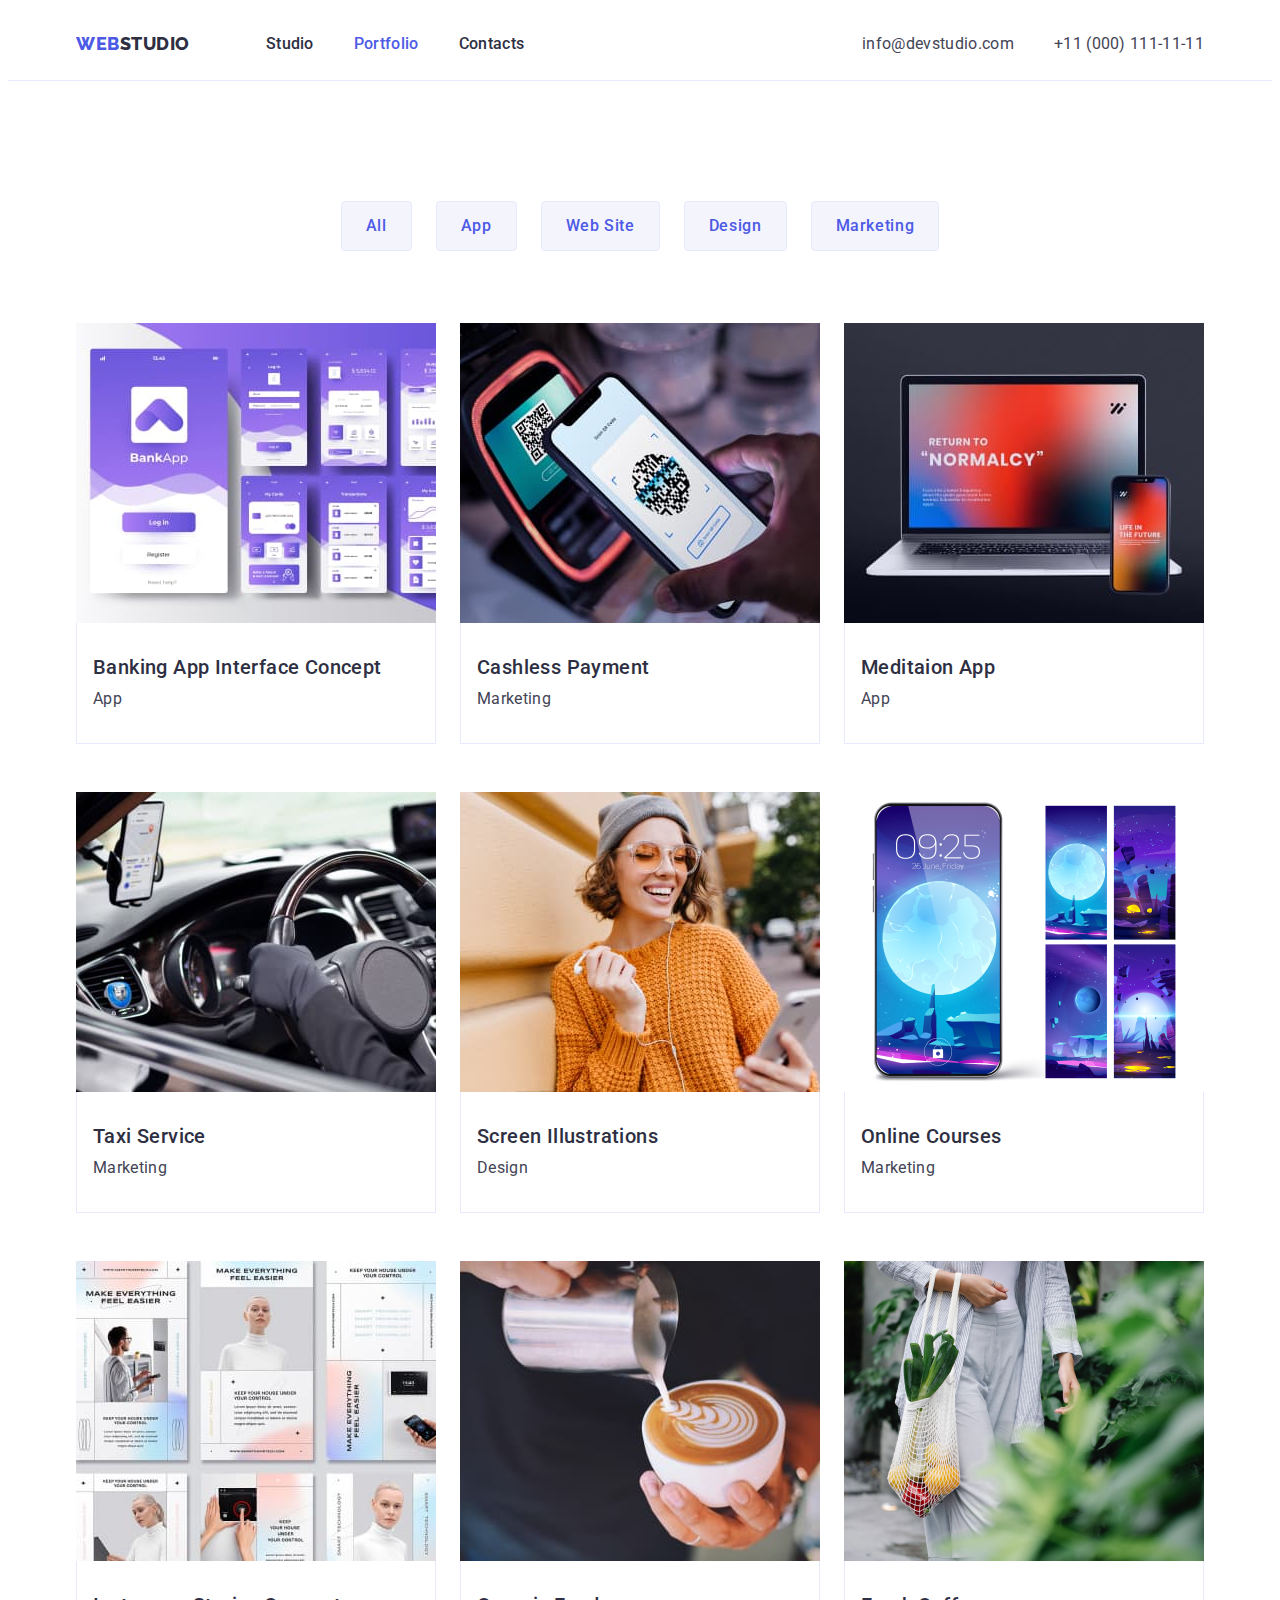
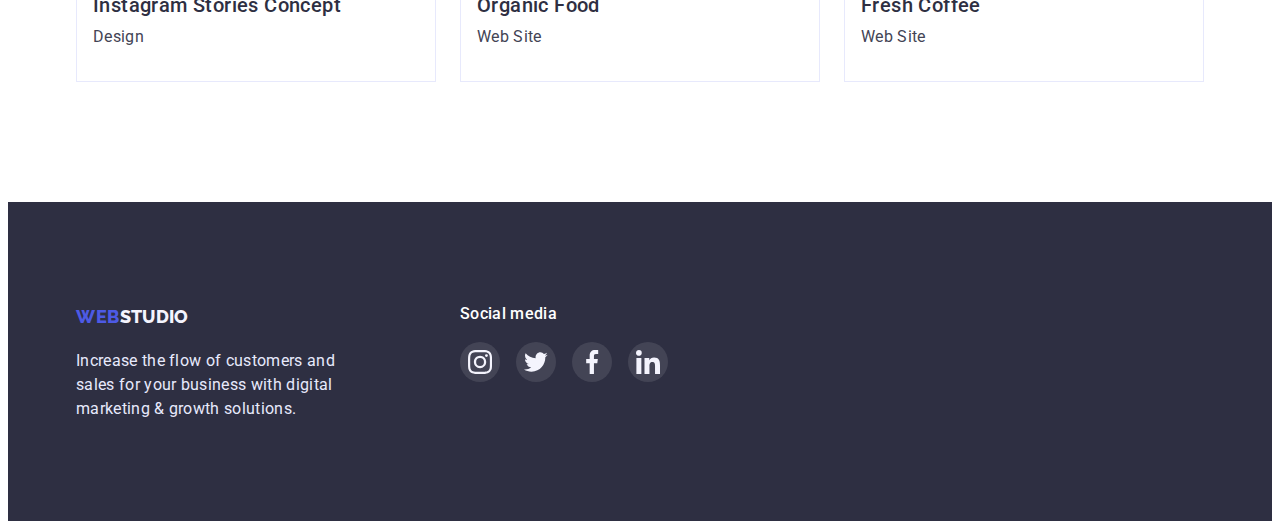
==== portfolio.html @ f727f0c1 "Initial commit" ====
<!DOCTYPE html>
<html lang="en">
	<head>
		<meta charset="UTF-8" />
		<meta http-equiv="X-UA-Compatible" content="IE=edge" />
		<meta name="viewport" content="width=device-width, initial-scale=1.0" />
		<link
			rel="stylesheet"
			href="https://cdnjs.cloudflare.com/ajax/libs/modern-normalize/1.1.0/modern-normalize.min.css"
			integrity="sha512-wpPYUAdjBVSE4KJnH1VR1HeZfpl1ub8YT/NKx4PuQ5NmX2tKuGu6U/JRp5y+Y8XG2tV+wKQpNHVUX03MfMFn9Q=="
			crossorigin="anonymous"
			referrerpolicy="no-referrer"
		/>
		<link
			href="https://fonts.googleapis.com/css2?family=Raleway:wght@800&family=Roboto:wght@400;500;700;900&display=swap"
			rel="stylesheet"
		/>
		<title>WebStudio</title>
		<link rel="stylesheet" href="./css/styles.css" />
	</head>
	<body>
		<!-- contacts -->
		<header>
			<div class="container header">
				<nav class="main-nav">
					<a href="./index.html" class="logo-next"><span class="logo">Web</span>Studio</a>
					<ul class="site-nav">
						<li class="item"><a href="./index.html" class="header-link">Studio</a></li>
						<li class="item"><a href="" class="header-link current">Portfolio</a></li>
						<li class="item"><a href="" class="header-link">Contacts</a></li>
					</ul>
				</nav>
				<address class="address">
					<ul class="auth-nav">
						<li class="item"><a href="mailto:info@devstudio.com" class="auth-nav-link">info@devstudio.com</a></li>
						<li class="item"><a href="tel:+110001111111" class="auth-nav-link">+11 (000) 111-11-11</a></li>
					</ul>
				</address>
			
		</header>
		<main>
			<section class="section">
				<div class="container">
					<h1 class="visually-hidden">Information</h1>
					<ul class="button-list">
						<li class="item"><button type="button" class="content-btn">All</button></li>
						<li class="item"><button type="button" class="content-btn">App</button></li>
						<li class="item"><button type="button" class="content-btn">Web Site</button></li>
						<li class="item"><button type="button" class="content-btn">Design</button></li>
						<li class="item"><button type="button" class="content-btn">Marketing</button></li>
					</ul>
					<h2 class="visually-hidden">Company results</h2>
					<ul class="content-items">
						<li class="list">
							<a href="" class="future-card">
							<img src="./images/img.jpg" width="360" alt="Banking App Interface Concept" />
							<div class="content-card">
								<h3 class="future-item">Banking App Interface Concept</h3>
								<p class="future-text">App</p>
								</div>
							</a>
						</li>
						<li class="list">
							<a href="" class="future-card">
							<img src="./images/img1.jpg" width="360" alt="Cashless Payment" />
							<div class="content-card">
								<h3 class="future-item">Cashless Payment</h3>
								<p class="future-text">Marketing</p>
							</div>
							</a>
						</li>
						<li class="list">
							<a href="" class="future-card">
							<img src="./images/img2.jpg" width="360" alt="Meditaion App" />
							<div class="content-card">
								<h3 class="future-item">Meditaion App</h3>
								<p class="future-text">App</p>
							</div>
							</a>
						</li>
						<li class="list">
							<a href="" class="future-card">
							<img src="./images/img3.jpg" width="360" alt="Taxi Service" />
							<div class="content-card">
								<h3 class="future-item">Taxi Service</h3>
								<p class="future-text">Marketing</p>
							</div>
							</a>
						</li>
						<li class="list">
							<a href="" class="future-card">
							<img src="./images/img4.jpg" width="360" alt="Screen Illustrations" />
							<div class="content-card">
								<h3 class="future-item">Screen Illustrations</h3>
								<p class="future-text">Design</p>
							</div>
							</a>
						</li>
						<li class="list">
							<a href="" class="future-card">
							<img src="./images/img5.jpg" width="360" alt="Online Courses" />
							<div class="content-card">
								<h3 class="future-item">Online Courses</h3>
								<p class="future-text">Marketing</p>
							</div>
							</a>
						</li>
						<li class="list">
							<a href="" class="future-card">
							<img src="./images/img6.jpg" width="360" alt="Instagram Stories Concept" />
							<div class="content-card">
								<h3 class="future-item">Instagram Stories Concept</h3>
								<p class="future-text">Design</p>
							</div>
							</a>
						</li>
						<li class="list">
							<a href="" class="future-card">
							<img src="./images/img7.jpg" width="360" alt="Organic Food" />
							<div class="content-card">
								<h3 class="future-item">Organic Food</h3>
								<p class="future-text">Web Site</p>
							</div>
							</a>
						</li>
						<li class="list">
							<a href="" class="future-card">
							<img src="./images/img8.jpg" width="360" alt="Fresh Coffee" />
							<div class="content-card">
								<h3 class="future-item">Fresh Coffee</h3>
								<p class="future-text">Web Site</p>
							</div>
							</a>
						</li>
					</ul>
				</div>
			</section>
		</main>
		<!-- basement -->
		<footer class="footer-last portfolio">
			<div class="container footer-contein">
				<div>
					<a href="./index.html" class="logo-bottom"><span class="logo">Web</span>Studio</a>
					<p class="subtitle">
						Increase the flow of customers and sales for your business with digital marketing & growth solutions.
					</p>
				</div>
				<div class="content-footer">
					<p class="content-footer-name">Social media</p>
					<ul class="content-footer-item">
						<li>
							<a href="" class="content-footer-link">
								<svg class="content-footer-list">
									<use href="./images/symbol.svg#icon-instagram"></use>
								</svg>
							</a>
						</li>
						<li>
							<a href="" class="content-footer-link">
								<svg class="content-footer-list">
									<use href="./images/symbol.svg#icon-vector"></use>
								</svg>
							</a>
						</li>
						<li>
							<a href="" class="content-footer-link">
								<svg class="content-footer-list">
									<use href="./images/symbol.svg#icon-facebook"></use>
								</svg>
							</a>
						</li>
						<li>
							<a href="" class="content-footer-link">
								<svg class="content-footer-list">
									<use href="./images/symbol.svg#icon-linkedin"></use>
								</svg>
							</a>
						</li>
					</ul>
				</div>
			</div>
		</footer>
	</body>
</html>
---- css/styles.css ----
:root {
    --primary-brand: #4D5AE5;
    --pressed-state: #404BBF;
    --dark: #2E2F42;
    --success: #31D0AA;
    --text: #434455;
    --subtle-text: #8E8F99;
    --accent: #E7E9FC;
    --light: #F4F4FD;
    --modal-overlay: #2E2F42;
    --hero-background: #2E2F42;
    --white-color: #FFFFFF;
}

html {
    box-sizing: border-box;
}

*,
*::before,
*::after {
    box-sizing: inherit;
}

.visually-hidden {
    position: absolute;
    width: 1px;
    height: 1px;
    margin: -1px;
    border: 0;
    padding: 0;
    white-space: nowrap;
    clip-path: inset(100%);
    clip: rect(0 0 0 0);
    overflow: hidden;
}

body {
    font-family: 'Roboto', sans-serif;
    color: var(--text);
    background-color: var(--white-color);
    font-size: 16px;
    letter-spacing: 0.02em;
}

h1,
h2,
h3,
h4,
h5,
h6,
p {
    margin: 0;
}

img {
    display: block;
    max-width: 100%;
    height: auto;
}

address {
    font-style: normal;
}

button {
    display: block;
    cursor: pointer;
    border: none;
    border-radius: 4px;
}

ul {
    list-style: none;
    margin: 0;
    padding: 0;
}

a {
    text-decoration: none;
}

.container {
    width: 1158px;
    padding: 0 15px;
    margin: 0 auto;
}

.section {
    padding-top: 120px;
    padding-bottom: 120px;
}

/* ---Header---*/
.header {
    display: flex;
}

.header-link {
    color: var(--dark);
    text-decoration: none;
    font-weight: 500;
    font-size: 16px;
    line-height: 1.5;
    letter-spacing: 0.02em;
}

.header-link:hover,
.header-link:focus {
    color: var(--pressed-state);
    text-decoration: none;
}

.current {
    color: var(--primary-brand);
}

.main-nav {
    display: flex;
    align-items: center;
}

.logo {
    color: var(--primary-brand);
    font-family: 'Raleway';
    font-weight: 800;
    font-size: 18px;
    line-height: 1.3;
    text-decoration: none;
    letter-spacing: 0.03em;
    text-transform: uppercase;
}

.logo-next {
    color: var(--modal-overlay);
    font-family: 'Raleway';
    font-weight: 800;
    font-size: 18px;
    line-height: 1.3;
    text-decoration: none;
    letter-spacing: 0.03em;
    text-transform: uppercase;
}

.site-nav {
    display: flex;
    font-weight: 500;
    font-size: 16px;
    line-height: 1.5;
    padding-top: 24px;
    padding-bottom: 24px;
    margin-left: 76px;
}

.site-nav .item:not(:last-child) {
    margin-right: 40px;
}

.auth-nav {
    display: flex;
    padding-top: 24px;
    padding-bottom: 24px;
}

.address {
    margin-left: auto;

}

.auth-nav .item:not(:last-child) {
    margin-right: 40px;
}

.auth-nav-link {
    font-style: normal;
    font-size: 16px;
    line-height: 1.5;
    letter-spacing: 0.02em;
    color: var(--text);
    text-decoration: none;
    cursor: pointer;
}

.auth-nav-link:hover,
.auth-nav-link:focus {
    color: var(--pressed-state);
}

/* ------------main----------- */
.box-order {
    text-align: center;
}

.button-main {
    font-family: 'Roboto';
    font-weight: 500;
    font-size: 16px;
    line-height: 1.5;
    color: var(--white-color);
    background: var(--primary-brand);
    cursor: pointer;
    letter-spacing: 0.04em;
    padding: 16px 32px;
    display: inline-block;
    text-align: center;
    box-shadow: 0px 3px 1px rgba(0, 0, 0, 0.1), 0px 2px 1px rgba(0, 0, 0, 0.08), 0px 2px 2px rgba(0, 0, 0, 0.12);

}

.button-main:hover,
.button-main:focus {
    background-color: var(--pressed-state);
}

.logo-bottom {
    font-family: 'Raleway';
    font-weight: 800;
    font-size: 18px;
    line-height: 1.7;
    color: var(--light);
    text-decoration: none;
    text-transform: uppercase;
}

.box-order {
    background-image: linear-gradient(to right,
            rgba(46, 47, 66, 0.7),
            rgba(46, 47, 66, 0.7)),
        url(../images/people-office.jpg);
    background-repeat: no-repeat;
    background-position: center;
    background-size: cover;
    max-width: 1440px;
    height: 600px;
    margin: 0 auto;

}

.box-order {
    padding: 188px 0;
}

.slogan {
    font-weight: 700;
    font-size: 56px;
    line-height: 1.07;
    color: var(--white-color);
    letter-spacing: 0.02em;
    width: 496px;
    margin: 0 auto;
    margin-bottom: 48px;
}


/* -----section skils------ */
.contein {
    display: flex;
    justify-content: center;
    align-items: center;
    height: 112px;
    background-color: var(--light);
    border-radius: 4px;
    margin-bottom: 8px;
}

.contein-list {
    width: 64px;
    height: 64px;
}

.future {
    display: flex;
}

.future>.list:not(:last-child) {
    margin-right: 24px;
}

.future-item {
    font-weight: 500;
    font-size: 20px;
    line-height: 1.2;
    color: var(--modal-overlay);
    letter-spacing: 0.02em;
    margin-top: 8px;
}

.future-text {
    font-size: 16px;
    line-height: 1.5;
    color: var(--text);
    letter-spacing: 0.02em;
    width: 264px;
}

/* -------section what are we doing-------- */

.title-item {
    font-weight: 700;
    font-size: 36px;
    line-height: 1.11;
    color: var(--modal-overlay);
    text-align: center;
    letter-spacing: 0.02em;
    margin-bottom: 72px;

}

.rezult {
    padding-bottom: 120px;
}

.future-rezult {
    display: flex;
}

.future-rezult>.list:not(:last-child) {
    margin-right: 24px;
}

/* --------section Our team-------- */
.content-title {
    background-color: var(--light);

}

.future-team {
    display: flex;
}

.future-team>.list:not(:last-child) {
    margin-right: 24px;

}

.future-team>.list {
    background-color: var(--white-color);
    box-shadow: 0px 1px 6px rgba(46, 47, 66, 0.08), 0px 1px 1px rgba(46, 47, 66, 0.16), 0px 2px 1px rgba(46, 47, 66, 0.08);
    border-radius: 0px 0px 4px 4px;
}

.about-team {
    text-align: center;
    padding: 32px 0;
}

.future-education {
    margin-top: 8px;
    margin-bottom: 8px;
}

.content-find {
    display: flex;
    justify-content: center;
    align-items: center;
    gap: 24px;
}

.content-link {
    display: flex;
    justify-content: center;
    align-items: center;
    Width: 40px;
    Height: 40px;
    background-color: var(--primary-brand);
    border-radius: 50%;
}

.content-link:hover,
.content-link:focus {
    background-color: var(--pressed-state);
}

.content-item {
    width: 16px;
    height: 16px;
}

/* /* ------Customers---------- */

.clients-item {
    font-weight: 700;
    font-size: 36px;
    line-height: 1.11;
    color: var(--modal-overlay);
    text-align: center;
    letter-spacing: 0.02em;

}

.clients-choice {
    display: flex;
    justify-content: center;
    margin-top: 72px;
}

.clients-choice>.list:not(:last-child) {
    margin-right: 24px;
}

.clients {
    display: flex;
    justify-content: center;
    align-items: center;
    border: 1px solid currentColor;
    color: #8E8F99;
    border-radius: 4px;
    height: 88px;
    width: 168px;

}

.clients-list {
    width: 104px;
    height: 56px;
    fill: currentColor;

}

.clients:hover,
.clients:focus {
    color: var(--pressed-state);
}

/* -------------footer----------- */
.subtitle {
    font-size: 16px;
    line-height: 1.5;
    color: var(--accent);
    letter-spacing: 0.02em;
    width: 264px;
    margin-top: 16px;
}

.footer-main {
    padding: 100px 0;
    background: var(--dark);
}

/* ------content footer------------ */

.footer-contein {
    display: flex;
}

.content-footer {
    margin-left: 120px;
}

.content-footer-item {
    display: flex;
    gap: 16px;
}

.content-footer-link {
    display: flex;
    justify-content: center;
    align-items: center;
    Width: 40px;
    Height: 40px;
    background-color: rgba(255, 255, 255, 0.1);
    border-radius: 50%;
}

.content-footer-name {
    font-family: 'Roboto';
    font-weight: 500;
    font-size: 16px;
    line-height: 1.5;
    letter-spacing: 0.02em;
    margin-bottom: 16px;
    color: var(--white-color)
}

.content-footer-list {
    width: 24px;
    height: 24px;
}

.content-footer-link:hover,
.content-footer-link:focus {
    background: #31D0AA;
}

/* -------Portfolio_______ */

header {
    border-bottom: 1px solid #E7E9FC;
    border-top: 0;
}

.content-btn {
    font-family: 'Roboto';
    font-weight: 500;
    font-size: 16px;
    line-height: 1.5;
    letter-spacing: 0.04em;
    color: var(--primary-brand);
    background: var(--light);
    padding: 12px 24px;
    display: inline-block;
    text-align: center;
    border: 1px solid #E7E9FC;
}

.content-btn:hover,
.content-btn:focus {
    background-color: var(--pressed-state);
    color: var(--white-color);
    cursor: pointer;
    box-shadow: 0px 3px 1px rgba(0, 0, 0, 0.1), 0px 2px 1px rgba(0, 0, 0, 0.08), 0px 2px 2px rgba(0, 0, 0, 0.12);

}


.button-list {
    display: flex;
    justify-content: center;
}

.button-list>.item:not(:last-child) {
    margin-right: 24px;
}

.content-items {
    display: flex;
    flex-wrap: wrap;
    margin-top: 72px;
    margin-left: -24px;

}

.content-items>.list:nth-child(-n + 3) {
    margin-top: 0;
}

.content-items>.list {
    flex-basis: calc(100% / 3-24px);
    margin-left: 24px;
    margin-top: 48px;
}

.future-text {
    margin-top: 8px;
}

.future-item {
    margin-top: 0;
}

.content-card {
    padding: 32px 16px;
    background: #FFFFFF;
    border: 1px solid #E7E9FC;
    border-top: 0;
}

.footer-last {
    padding: 100px 0;
    background: var(--modal-overlay);
}

.future-card {
    display: block;
}

.future-card:hover,
.future-card:focus {
    box-shadow: 0px 1px 6px rgba(46, 47, 66, 0.08), 0px 1px 1px rgba(46, 47, 66, 0.16), 0px 2px 1px rgba(46, 47, 66, 0.08);
}
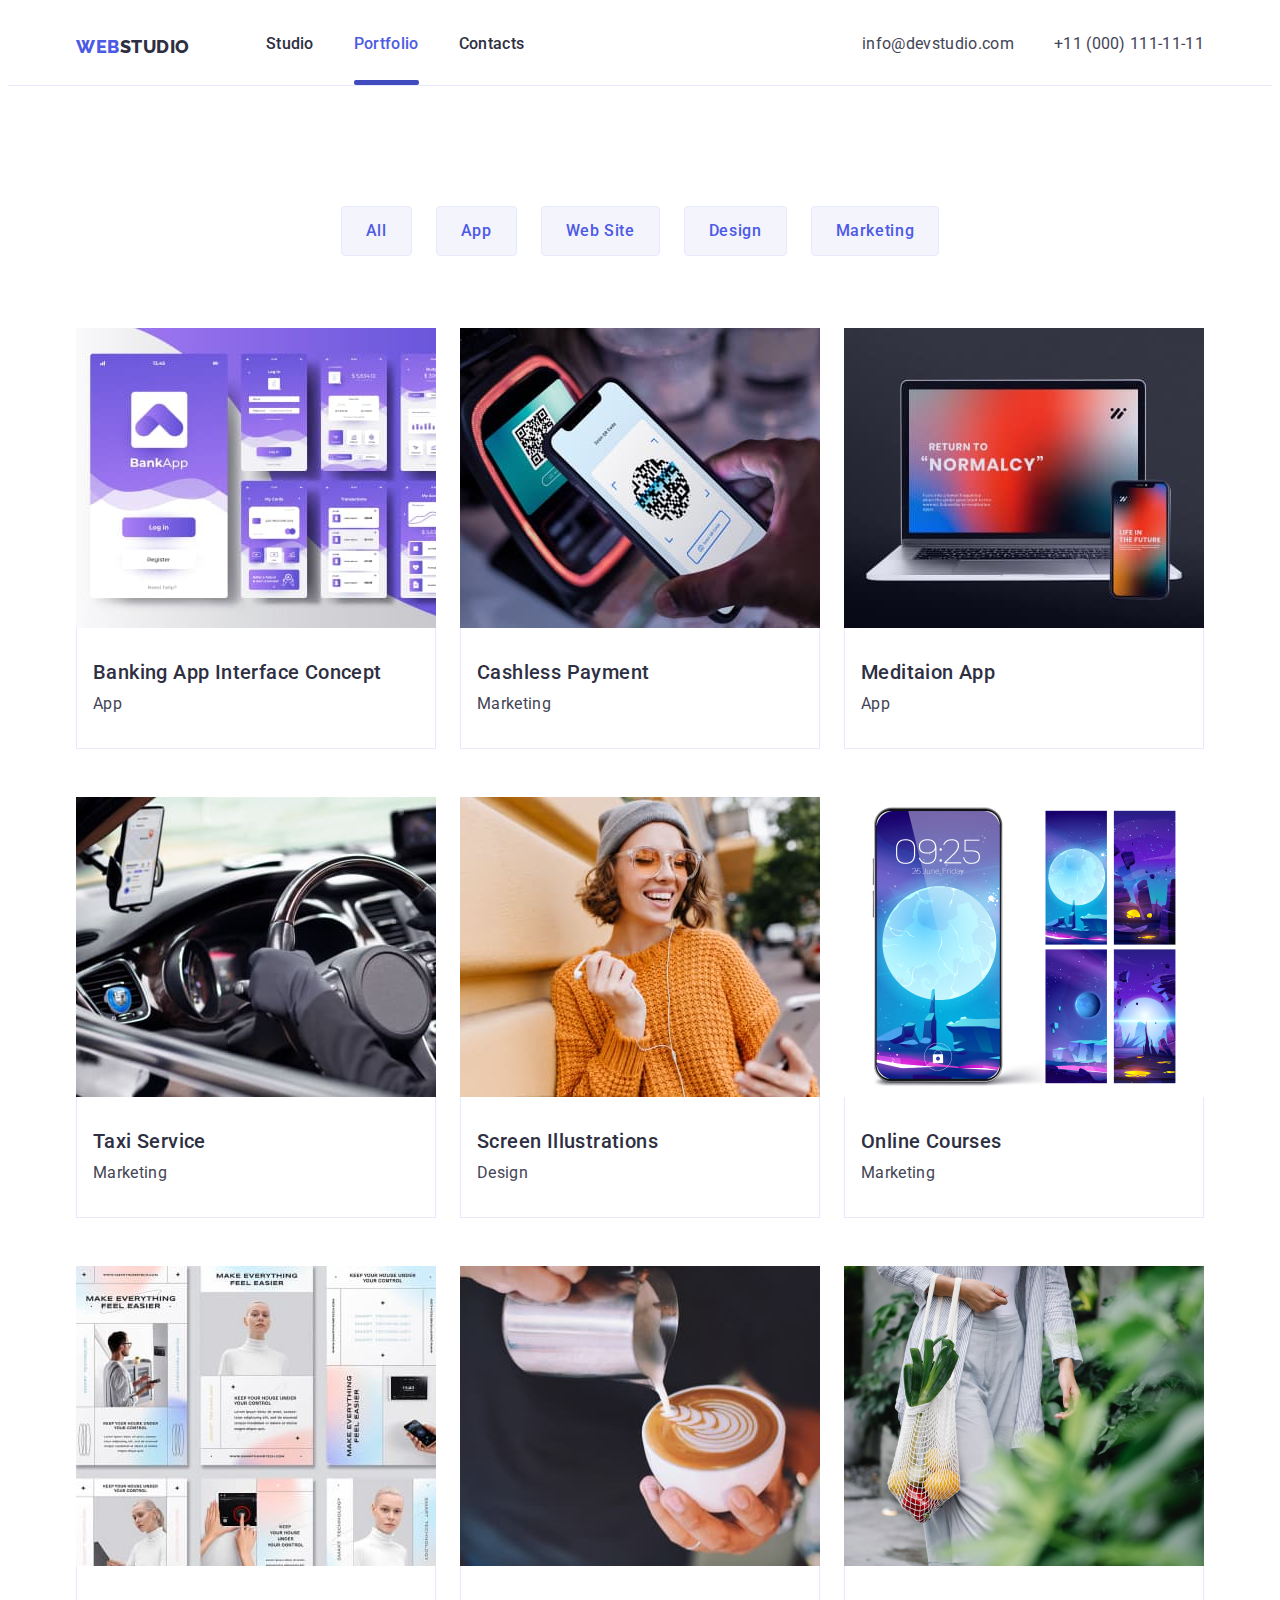
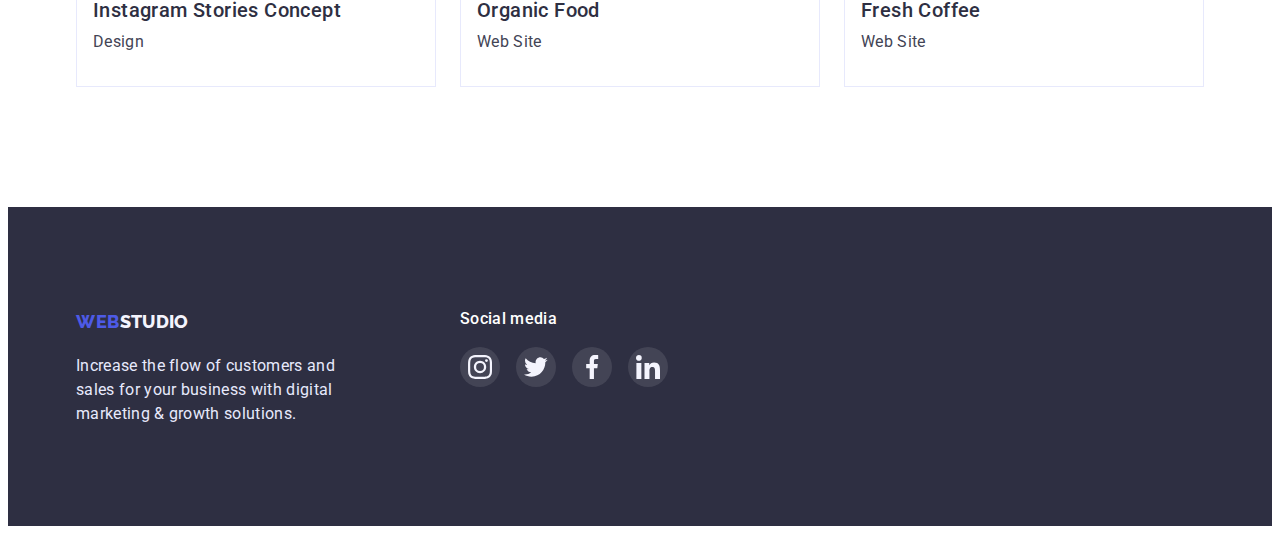
==== commit 6d03e75f: "home work 5" ====
--- a/portfolio.html
+++ b/portfolio.html
@@ -52,7 +52,7 @@
 					<h2 class="visually-hidden">Company results</h2>
 					<ul class="content-items">
 						<li class="list">
-							<a href="" class="future-card">
+							<a href="" class="future-card">	
 							<img src="./images/img.jpg" width="360" alt="Banking App Interface Concept" />
 							<div class="content-card">
 								<h3 class="future-item">Banking App Interface Concept</h3>
--- a/css/styles.css
+++ b/css/styles.css
@@ -96,13 +96,33 @@
     display: flex;
 }
 
+.site-nav {
+    display: flex;
+    font-weight: 500;
+    font-size: 16px;
+    line-height: 1.5;
+    padding-top: 24px;
+    padding-bottom: 24px;
+    margin-left: 76px;
+}
+
+.site-nav .item:not(:last-child) {
+    margin-right: 40px;
+}
+
 .header-link {
+    /* position: relative; */
     color: var(--dark);
     text-decoration: none;
     font-weight: 500;
     font-size: 16px;
     line-height: 1.5;
     letter-spacing: 0.02em;
+
+    transition-property: color;
+    transition-duration: 250ms;
+    transition-timing-function: cubic-bezier(0.4, 0, 0.2, 1);
+
 }
 
 .header-link:hover,
@@ -111,8 +131,43 @@
     text-decoration: none;
 }
 
+/* .header-link::after {
+    content: '';
+
+    position: absolute;
+    top: 44px;
+    display: block;
+    width: 100%;
+    height: 5px;
+    border-radius: 2px;
+    background-color: var(--pressed-state);
+
+    transition-property: opacity;
+    transition-duration: 250ms;
+    transition-timing-function: cubic-bezier(0.4, 0, 0.2, 1);
+    opacity: 0;
+}
+
+.header-link:hover::after,
+.header-link:focus::after {
+    opacity: 1;
+} */
+
 .current {
     color: var(--primary-brand);
+
+}
+
+.current::after {
+    content: '';
+
+    position: relative;
+    top: 24px;
+    display: block;
+    width: 100%;
+    height: 5px;
+    border-radius: 2px;
+    background-color: var(--pressed-state);
 }
 
 .main-nav {
@@ -142,19 +197,7 @@
     text-transform: uppercase;
 }
 
-.site-nav {
-    display: flex;
-    font-weight: 500;
-    font-size: 16px;
-    line-height: 1.5;
-    padding-top: 24px;
-    padding-bottom: 24px;
-    margin-left: 76px;
-}
-
-.site-nav .item:not(:last-child) {
-    margin-right: 40px;
-}
+
 
 .auth-nav {
     display: flex;
@@ -179,6 +222,10 @@
     color: var(--text);
     text-decoration: none;
     cursor: pointer;
+
+    transition-property: color;
+    transition-duration: 250ms;
+    transition-timing-function: cubic-bezier(0.4, 0, 0.2, 1);
 }
 
 .auth-nav-link:hover,
@@ -205,6 +252,10 @@
     text-align: center;
     box-shadow: 0px 3px 1px rgba(0, 0, 0, 0.1), 0px 2px 1px rgba(0, 0, 0, 0.08), 0px 2px 2px rgba(0, 0, 0, 0.12);
 
+
+    transition-property: background-color;
+    transition-duration: 250ms;
+    transition-timing-function: cubic-bezier(0.4, 0, 0.2, 1);
 }
 
 .button-main:hover,
@@ -364,6 +415,10 @@
     Height: 40px;
     background-color: var(--primary-brand);
     border-radius: 50%;
+
+    transition-property: background-color;
+    transition-duration: 250ms;
+    transition-timing-function: cubic-bezier(0.4, 0, 0.2, 1);
 }
 
 .content-link:hover,
@@ -408,6 +463,10 @@
     height: 88px;
     width: 168px;
 
+
+    transition-property: color;
+    transition-duration: 250ms;
+    transition-timing-function: cubic-bezier(0.4, 0, 0.2, 1);
 }
 
 .clients-list {
@@ -460,6 +519,10 @@
     Height: 40px;
     background-color: rgba(255, 255, 255, 0.1);
     border-radius: 50%;
+
+    transition-property: background-color;
+    transition-duration: 250ms;
+    transition-timing-function: cubic-bezier(0.4, 0, 0.2, 1);
 }
 
 .content-footer-name {
@@ -479,7 +542,7 @@
 
 .content-footer-link:hover,
 .content-footer-link:focus {
-    background: #31D0AA;
+    background-color: #31D0AA;
 }
 
 /* -------Portfolio_______ */
@@ -501,6 +564,10 @@
     display: inline-block;
     text-align: center;
     border: 1px solid #E7E9FC;
+
+    transition-property: background-color;
+    transition-duration: 250ms;
+    transition-timing-function: cubic-bezier(0.4, 0, 0.2, 1);
 }
 
 .content-btn:hover,
@@ -512,7 +579,6 @@
 
 }
 
-
 .button-list {
     display: flex;
     justify-content: center;
@@ -539,6 +605,20 @@
     margin-left: 24px;
     margin-top: 48px;
 }
+
+.future-card {
+    display: block;
+
+    transition-property: box-shadow;
+    transition-duration: 250ms;
+    transition-timing-function: cubic-bezier(0.4, 0, 0.2, 1);
+}
+
+.future-card:hover,
+.future-card:focus {
+    box-shadow: 0px 1px 6px rgba(46, 47, 66, 0.08), 0px 1px 1px rgba(46, 47, 66, 0.16), 0px 2px 1px rgba(46, 47, 66, 0.08);
+}
+
 
 .future-text {
     margin-top: 8px;
@@ -558,13 +638,4 @@
 .footer-last {
     padding: 100px 0;
     background: var(--modal-overlay);
-}
-
-.future-card {
-    display: block;
-}
-
-.future-card:hover,
-.future-card:focus {
-    box-shadow: 0px 1px 6px rgba(46, 47, 66, 0.08), 0px 1px 1px rgba(46, 47, 66, 0.16), 0px 2px 1px rgba(46, 47, 66, 0.08);
 }